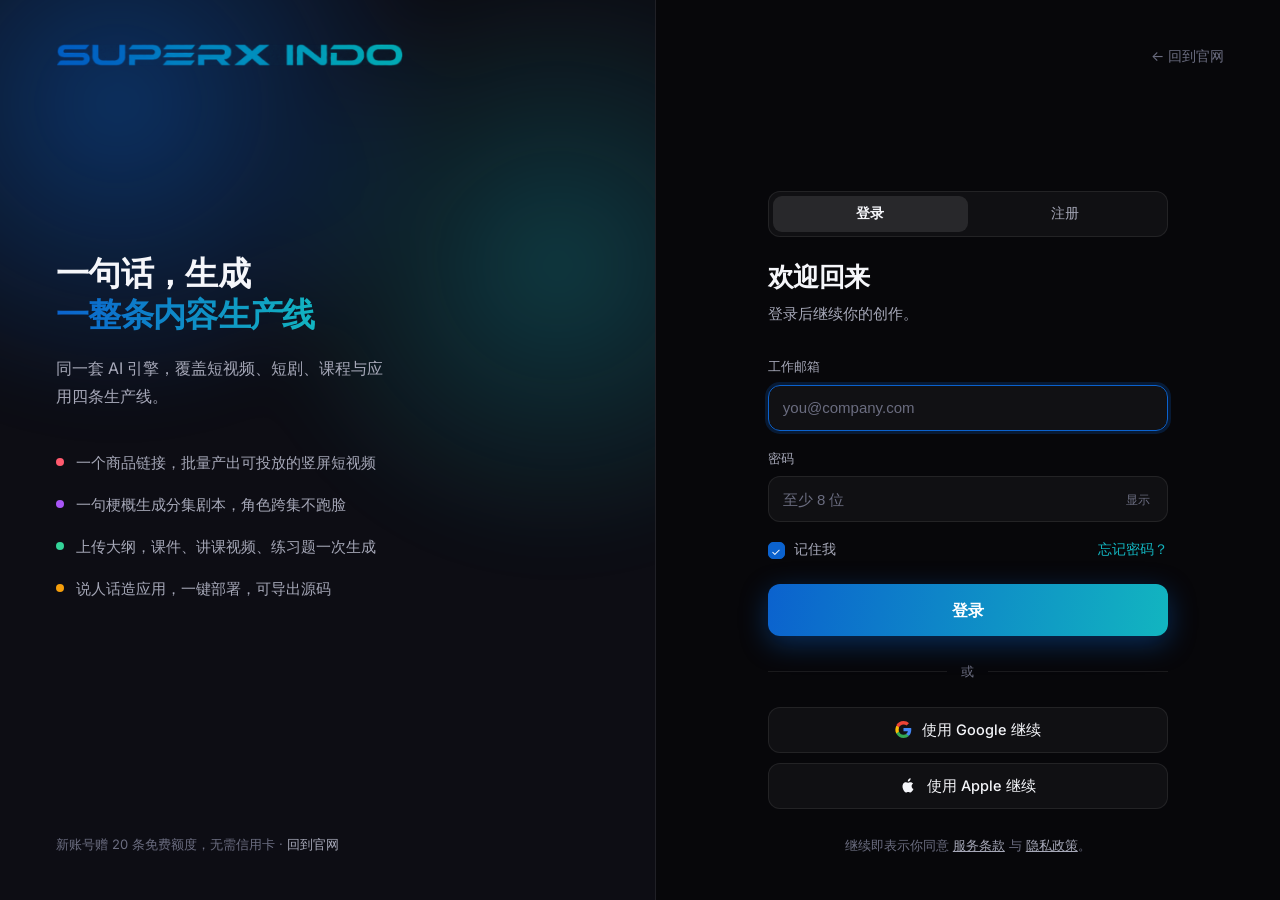
==== login.html @ 29eaedb8 "feat: SUPERX INDO wordmark, sign-in flow, and overseas localization Brand: - extract the supplied wo" ====
<!DOCTYPE html>
<html lang="zh-CN">
<head>
<meta charset="UTF-8">
<meta name="viewport" content="width=device-width, initial-scale=1">
<title>登录 · SUPERX INDO</title>
<meta name="description" content="登录 SUPERX INDO，开始用 AI 生产短视频、短剧、课程与应用。">
<link rel="preconnect" href="https://fonts.googleapis.com">
<link rel="preconnect" href="https://fonts.gstatic.com" crossorigin>
<link href="https://fonts.googleapis.com/css2?family=Inter:wght@400;500;600;700&family=Space+Grotesk:wght@500;700&display=swap" rel="stylesheet">
<link rel="stylesheet" href="assets/css/styles.css">
<link rel="stylesheet" href="assets/css/login.css">
<link rel="icon" href="data:image/svg+xml,<svg xmlns='http://www.w3.org/2000/svg' viewBox='0 0 32 32'><rect x='6' y='6' width='20' height='20' rx='5' transform='rotate(45 16 16)' fill='%230B62CE'/></svg>">
</head>
<body>

<div class="auth">

  <!-- 左：品牌面 -->
  <aside class="auth-brand">
    <a href="index.html" class="logo"><img src="assets/img/logo.png" alt="SUPERX INDO"></a>

    <div class="pitch">
      <h1>一句话，生成<br><span class="grad-text">一整条内容生产线</span></h1>
      <p class="sub">同一套 AI 引擎，覆盖短视频、短剧、课程与应用四条生产线。</p>

      <ul class="auth-points">
        <li><i class="dot" style="background:var(--p1)"></i>一个商品链接，批量产出可投放的竖屏短视频</li>
        <li><i class="dot" style="background:var(--p2)"></i>一句梗概生成分集剧本，角色跨集不跑脸</li>
        <li><i class="dot" style="background:var(--p3)"></i>上传大纲，课件、讲课视频、练习题一次生成</li>
        <li><i class="dot" style="background:var(--p4)"></i>说人话造应用，一键部署，可导出源码</li>
      </ul>
    </div>

    <div class="foot">
      新账号赠 20 条免费额度，无需信用卡 · <a href="index.html">回到官网</a>
    </div>
  </aside>

  <!-- 右：表单面 -->
  <main class="auth-panel">
    <div class="auth-top">
      <a href="index.html" class="logo"><img src="assets/img/logo.png" alt="SUPERX INDO"></a>
      <a href="index.html">← 回到官网</a>
    </div>

    <div class="auth-card">

      <!-- 登录 / 注册 -->
      <section class="view on" id="viewAuth">
        <div class="seg-tabs" id="segTabs" role="tablist">
          <button class="on" data-view="in" role="tab" aria-selected="true">登录</button>
          <button data-view="up" role="tab" aria-selected="false">注册</button>
        </div>

        <h2 id="authTitle">欢迎回来</h2>
        <p class="lead muted" id="authLead">登录后继续你的创作。</p>

        <div class="form-note" id="note"></div>

        <form id="authForm" novalidate>
          <div class="field" id="fName" hidden>
            <label for="name">你的名字</label>
            <input id="name" name="name" type="text" autocomplete="name" placeholder="Dewi Saputra">
            <div class="msg">请填写名字</div>
          </div>

          <div class="field" id="fEmail">
            <label for="email">工作邮箱</label>
            <input id="email" name="email" type="email" autocomplete="email" placeholder="you@company.com">
            <div class="msg">请填写有效的邮箱地址</div>
          </div>

          <div class="field" id="fPass">
            <label for="password">密码</label>
            <div class="wrap-in">
              <input id="password" name="password" type="password" autocomplete="current-password" class="has-peek" placeholder="至少 8 位">
              <button type="button" class="peek" id="peek" aria-label="显示密码">显示</button>
            </div>
            <div class="msg">密码至少 8 位</div>
          </div>

          <div class="row-between" id="rowIn">
            <label class="check">
              <input type="checkbox" id="remember" checked>
              <span class="box">✓</span> 记住我
            </label>
            <a href="#" class="link-sm" id="toForgot">忘记密码？</a>
          </div>

          <div class="row-between" id="rowUp" hidden>
            <label class="check">
              <input type="checkbox" id="agree">
              <span class="box">✓</span> 我已阅读并同意服务条款
            </label>
          </div>

          <button class="btn btn-primary" id="submitBtn" type="submit">登录</button>
        </form>

        <div class="divider">或</div>

        <div class="oauth">
          <button type="button" data-oauth="Google">
            <svg viewBox="0 0 24 24" aria-hidden="true">
              <path fill="#4285F4" d="M23 12.3c0-.8-.1-1.6-.2-2.3H12v4.5h6.2a5.3 5.3 0 0 1-2.3 3.5v2.9h3.7c2.2-2 3.4-5 3.4-8.6z"/>
              <path fill="#34A853" d="M12 24c3.1 0 5.7-1 7.6-2.8l-3.7-2.9c-1 .7-2.3 1.1-3.9 1.1-3 0-5.5-2-6.4-4.7H1.8v3C3.7 21.4 7.6 24 12 24z"/>
              <path fill="#FBBC05" d="M5.6 14.7a7.2 7.2 0 0 1 0-4.6v-3H1.8a12 12 0 0 0 0 10.6l3.8-3z"/>
              <path fill="#EA4335" d="M12 4.8c1.7 0 3.2.6 4.4 1.7l3.3-3.3C17.7 1.2 15.1 0 12 0 7.6 0 3.7 2.6 1.8 6.1l3.8 3C6.5 6.7 9 4.8 12 4.8z"/>
            </svg>
            使用 Google 继续
          </button>
          <button type="button" data-oauth="Apple">
            <svg viewBox="0 0 24 24" aria-hidden="true" fill="currentColor">
              <path d="M16.4 12.8c0-2.4 2-3.6 2.1-3.6-1.1-1.7-2.9-1.9-3.5-1.9-1.5-.2-2.9.9-3.7.9-.8 0-1.9-.9-3.1-.8-1.6 0-3.1.9-3.9 2.4-1.7 2.9-.4 7.2 1.2 9.6.8 1.2 1.7 2.5 3 2.4 1.2 0 1.6-.8 3.1-.8 1.4 0 1.8.8 3.1.8 1.3 0 2.1-1.2 2.9-2.3.9-1.3 1.3-2.6 1.3-2.7-.1 0-2.5-1-2.5-3.9zM14 4.8c.7-.8 1.1-2 1-3.1-1 0-2.2.7-2.9 1.5-.6.7-1.2 1.9-1 3 1.1.1 2.2-.6 2.9-1.4z"/>
            </svg>
            使用 Apple 继续
          </button>
        </div>

        <p class="legal">
          继续即表示你同意 <a href="#">服务条款</a> 与 <a href="#">隐私政策</a>。
        </p>
      </section>

      <!-- 忘记密码 -->
      <section class="view" id="viewForgot">
        <h2>重置密码</h2>
        <p class="lead muted">填写注册邮箱，我们会发一条重置链接过去。</p>

        <form id="forgotForm" novalidate>
          <div class="field" id="fReset">
            <label for="resetEmail">工作邮箱</label>
            <input id="resetEmail" type="email" autocomplete="email" placeholder="you@company.com">
            <div class="msg">请填写有效的邮箱地址</div>
          </div>
          <button class="btn btn-primary" id="resetBtn" type="submit">发送重置链接</button>
        </form>

        <p class="legal"><a href="#" id="backToLogin">← 回到登录</a></p>
      </section>

      <!-- 重置已发送 -->
      <section class="view" id="viewSent">
        <div class="ok-state">
          <div class="ico">✓</div>
          <h2>邮件已发出</h2>
          <p class="lead muted" style="margin:10px auto 0">
            重置链接已发送到 <b id="sentTo" style="color:var(--text-1)"></b>，24 小时内有效。
          </p>
          <p class="legal" style="margin-top:28px">
            没收到？<a href="#" id="resend">重新发送</a> · <a href="#" id="backToLogin2">回到登录</a>
          </p>
        </div>
      </section>

    </div>
  </main>
</div>

<script src="assets/js/auth.js"></script>
<script src="assets/js/login.js"></script>
</body>
</html>
---- assets/css/styles.css ----
/* ============================================================
   SuperX 官网 · 设计系统
   对应设计稿 docs/design/00-foundation.md §2
   ============================================================ */

:root {
  /* 中性 */
  --ink-900: #07070A;
  --ink-800: #0D0D14;
  --ink-700: #14141F;
  --line: rgba(255, 255, 255, 0.08);
  --line-strong: rgba(255, 255, 255, 0.16);
  --text-1: #F5F6FA;
  --text-2: #A6A8B8;
  --text-3: #6B6D80;

  /* 品牌 */
  --violet: #0B62CE;
  --cyan: #12B5C0;
  --grad: linear-gradient(100deg, #0B62CE 0%, #12B5C0 100%);

  /* 产品线辅色 */
  --p1: #FF5A6E;
  --p2: #A855F7;
  --p3: #34D399;
  --p4: #F59E0B;

  /* 当前分区辅色（各 section 覆盖） */
  --accent: var(--violet);
  --accent-soft: rgba(11, 98, 206, 0.12);

  /* 尺寸 */
  --maxw: 1280px;
  --gutter: 80px;
  --section-y: 140px;
  --r-card: 20px;
  --r-btn: 12px;
  --r-lg: 28px;

  --shadow: 0 24px 60px rgba(0, 0, 0, 0.45);
  --ease: cubic-bezier(0.2, 0.8, 0.2, 1);
}

*, *::before, *::after { box-sizing: border-box; }

html { scroll-behavior: smooth; scroll-padding-top: 80px; }

body {
  margin: 0;
  background: var(--ink-900);
  color: var(--text-1);
  font-family: "Inter", "HarmonyOS Sans SC", "PingFang SC", "Microsoft YaHei", system-ui, sans-serif;
  font-size: 16px;
  line-height: 1.75;
  -webkit-font-smoothing: antialiased;
  overflow-x: hidden;
}

h1, h2, h3, h4 {
  font-family: "Space Grotesk", "Inter", "HarmonyOS Sans SC", "PingFang SC", sans-serif;
  font-weight: 700;
  letter-spacing: -0.02em;
  line-height: 1.15;
  margin: 0;
}

p { margin: 0; }
a { color: inherit; text-decoration: none; }
ul { margin: 0; padding: 0; list-style: none; }
button { font: inherit; color: inherit; background: none; border: 0; cursor: pointer; }

:focus-visible {
  outline: 2px solid var(--cyan);
  outline-offset: 2px;
  border-radius: 4px;
}

/* ---------- 布局 ---------- */
.wrap { width: 100%; max-width: var(--maxw); margin: 0 auto; padding: 0 var(--gutter); }

section.screen {
  position: relative;
  padding: var(--section-y) 0;
  border-top: 1px solid rgba(255, 255, 255, 0.04);
}
section.screen.alt { background: var(--ink-800); }

.eyebrow {
  display: inline-flex; align-items: center; gap: 8px;
  font-size: 13px; font-weight: 600; letter-spacing: 0.08em;
  text-transform: uppercase; color: var(--text-2); margin-bottom: 20px;
}
.eyebrow .dot { width: 8px; height: 8px; border-radius: 50%; background: var(--accent); }

.h-display { font-size: clamp(40px, 6vw, 72px); }
.h1 { font-size: clamp(32px, 4.4vw, 56px); }
.h2 { font-size: clamp(26px, 2.8vw, 36px); }
.h3 { font-size: clamp(20px, 1.6vw, 24px); }

.lead { font-size: 18px; color: var(--text-2); max-width: 56ch; }
.muted { color: var(--text-2); }
.dim { color: var(--text-3); }
.mono { font-family: "JetBrains Mono", ui-monospace, "SF Mono", Menlo, monospace; }

.grad-text {
  background: var(--grad);
  -webkit-background-clip: text; background-clip: text;
  color: transparent;
}

.section-head { text-align: center; margin-bottom: 64px; }
.section-head .lead { margin: 16px auto 0; text-align: center; }

/* ---------- 按钮 ---------- */
.btn {
  display: inline-flex; align-items: center; justify-content: center; gap: 10px;
  height: 52px; padding: 0 28px; border-radius: var(--r-btn);
  font-weight: 600; font-size: 16px; white-space: nowrap;
  transition: transform .2s var(--ease), box-shadow .2s var(--ease), background .2s, border-color .2s;
}
.btn-primary {
  background: var(--grad); color: #fff;
  box-shadow: 0 8px 28px rgba(11, 98, 206, 0.40);
}
.btn-primary:hover { transform: translateY(-2px); filter: brightness(1.08); box-shadow: 0 12px 34px rgba(11, 98, 206, 0.50); }
.btn-primary:active { transform: translateY(0); }
.btn-ghost {
  background: rgba(255, 255, 255, 0.06); color: var(--text-1);
  border: 1px solid var(--line);
}
.btn-ghost:hover { background: rgba(255, 255, 255, 0.1); border-color: var(--line-strong); transform: translateY(-2px); }
.btn-accent { background: var(--accent); color: #0B0B10; }
.btn-accent:hover { transform: translateY(-2px); filter: brightness(1.08); }
.btn-sm { height: 40px; padding: 0 18px; font-size: 14px; }

.btn-text {
  display: inline-flex; align-items: center; gap: 8px;
  font-weight: 600; color: var(--accent); position: relative;
}
.btn-text .arrow { transition: transform .24s var(--ease); }
.btn-text:hover .arrow { transform: translateX(4px); }

/* ---------- 卡片 / 标签 ---------- */
.card {
  position: relative;
  background: linear-gradient(180deg, rgba(255,255,255,0.035), rgba(255,255,255,0.012));
  border: 1px solid var(--line);
  border-radius: var(--r-card);
  padding: 28px;
  transition: transform .28s var(--ease), border-color .28s, box-shadow .28s;
}
.card:hover { transform: translateY(-4px); border-color: var(--line-strong); box-shadow: var(--shadow); }

.tag {
  display: inline-flex; align-items: center; gap: 7px;
  height: 30px; padding: 0 14px; border-radius: 999px;
  font-size: 13px; font-weight: 600;
  background: var(--accent-soft); color: var(--accent);
}
.tag .dot { width: 7px; height: 7px; border-radius: 50%; background: currentColor; }

.chip {
  display: inline-flex; align-items: center; gap: 8px;
  height: 38px; padding: 0 18px; border-radius: 999px;
  border: 1px solid var(--line); background: rgba(255,255,255,0.04);
  font-size: 14px; color: var(--text-2);
  transition: all .2s var(--ease);
}
.chip:hover { color: var(--text-1); border-color: var(--line-strong); background: rgba(255,255,255,0.08); transform: translateY(-2px); }

/* ---------- 导航 ---------- */
.nav {
  position: fixed; inset: 0 0 auto 0; z-index: 100;
  height: 72px; display: flex; align-items: center;
  transition: background .3s, border-color .3s, backdrop-filter .3s;
  border-bottom: 1px solid transparent;
}
.nav.scrolled {
  background: rgba(7, 7, 10, 0.72);
  backdrop-filter: blur(16px); -webkit-backdrop-filter: blur(16px);
  border-bottom-color: var(--line);
}
.nav .wrap { display: flex; align-items: center; gap: 40px; }

.logo { display: inline-flex; align-items: center; }
.logo img { height: 20px; width: auto; display: block; }
.footer .logo img { height: 22px; }

.nav-links { display: flex; align-items: center; gap: 28px; font-size: 15px; color: var(--text-2); }
.nav-links > li { position: relative; }
.nav-links a:hover, .nav-links button:hover { color: var(--text-1); }
.nav-links .has-menu { display: inline-flex; align-items: center; gap: 5px; color: inherit; }
.nav-actions { margin-left: auto; display: flex; align-items: center; gap: 14px; }

.dropdown {
  position: absolute; top: calc(100% + 18px); left: 50%; transform: translateX(-50%) translateY(-8px);
  width: 720px; padding: 22px; border-radius: var(--r-lg);
  background: rgba(16, 16, 24, 0.96);
  backdrop-filter: blur(20px); -webkit-backdrop-filter: blur(20px);
  border: 1px solid var(--line); box-shadow: var(--shadow);
  display: grid; grid-template-columns: repeat(4, 1fr); gap: 10px;
  opacity: 0; visibility: hidden; transition: all .24s var(--ease);
}
.nav-links > li:hover .dropdown,
.nav-links > li:focus-within .dropdown { opacity: 1; visibility: visible; transform: translateX(-50%) translateY(0); }
.dropdown::before { content: ""; position: absolute; top: -18px; left: 0; right: 0; height: 18px; }
.dd-item { padding: 14px; border-radius: 14px; transition: background .2s; }
.dd-item:hover { background: rgba(255, 255, 255, 0.05); }
.dd-item .dd-title { display: flex; align-items: center; gap: 8px; font-weight: 600; font-size: 15px; color: var(--text-1); }
.dd-item .dd-title .dot { width: 8px; height: 8px; border-radius: 50%; }
.dd-item .dd-desc { font-size: 13px; color: var(--text-3); margin-top: 6px; line-height: 1.6; }
.dd-foot {
  grid-column: 1 / -1; margin-top: 8px; padding-top: 16px;
  border-top: 1px solid var(--line); font-size: 14px; color: var(--text-2);
  display: flex; align-items: center; justify-content: space-between;
}

.burger { display: none; width: 44px; height: 44px; align-items: center; justify-content: center; margin-left: auto; }
.burger span { display: block; width: 20px; height: 2px; background: var(--text-1); position: relative; transition: .3s var(--ease); }
.burger span::before, .burger span::after { content: ""; position: absolute; left: 0; width: 20px; height: 2px; background: var(--text-1); transition: .3s var(--ease); }
.burger span::before { top: -6px; } .burger span::after { top: 6px; }
body.menu-open .burger span { background: transparent; }
body.menu-open .burger span::before { top: 0; transform: rotate(45deg); }
body.menu-open .burger span::after { top: 0; transform: rotate(-45deg); }

.drawer {
  position: fixed; inset: 72px 0 0 0; z-index: 99;
  background: rgba(7, 7, 10, 0.98);
  backdrop-filter: blur(20px); -webkit-backdrop-filter: blur(20px);
  padding: 22px 20px 36px; overflow-y: auto;
  transform: translateX(100%); transition: transform .32s var(--ease);
  display: none;
}
body.menu-open .drawer { transform: translateX(0); }
.drawer-card {
  display: flex; align-items: center; gap: 14px;
  padding: 14px; border-radius: 16px; margin-bottom: 10px;
  border: 1px solid var(--line); background: rgba(255,255,255,0.03);
}
.drawer-card .dot { width: 10px; height: 10px; border-radius: 50%; flex: none; }
.drawer-links { margin-top: 16px; display: grid; gap: 2px; font-size: 17px; }
.drawer-links a { padding: 9px 0; color: var(--text-2); }

/* ---------- 右侧章节轴 ---------- */
.rail {
  position: fixed; right: 26px; top: 50%; transform: translateY(-50%); z-index: 60;
  display: flex; flex-direction: column; gap: 14px;
}
.rail a {
  display: flex; align-items: center; gap: 10px;
  flex-direction: row-reverse; color: var(--text-3); font-size: 12px;
}
.rail .pip {
  width: 8px; height: 8px; border-radius: 50%; flex: none;
  background: rgba(255,255,255,0.18); transition: all .3s var(--ease);
}
.rail .label { opacity: 0; transform: translateX(6px); transition: all .3s var(--ease); white-space: nowrap; }
.rail a:hover .label { opacity: 1; transform: translateX(0); }
.rail a.active .pip { background: var(--accent-rail, var(--violet)); transform: scale(1.6); box-shadow: 0 0 0 4px rgba(255,255,255,0.06); }
.rail a.active .label { opacity: 1; transform: translateX(0); color: var(--text-1); }

/* ---------- 滚动进场 ---------- */
.reveal { opacity: 0; transform: translateY(24px); transition: opacity .6s var(--ease), transform .6s var(--ease); }
.reveal.in { opacity: 1; transform: none; }

/* ============================================================
   屏 01 · Hero
   ============================================================ */
.hero { position: relative; min-height: 100vh; display: flex; align-items: center; padding: 120px 0 60px; overflow: hidden; }
.hero-bg { position: absolute; inset: 0; z-index: 0; overflow: hidden; }
.hero-glow {
  position: absolute; width: 1100px; height: 900px; left: 50%; top: -220px; transform: translateX(-50%);
  background:
    radial-gradient(45% 45% at 33% 38%, rgba(11,98,206,0.55), transparent 68%),
    radial-gradient(42% 42% at 70% 56%, rgba(18,181,192,0.34), transparent 70%);
  filter: blur(30px);
}
/* 漂移的生成画面拼贴 */
.collage { position: absolute; inset: -10% -20%; display: flex; gap: 18px; opacity: 0.32; }
.collage-col { display: flex; flex-direction: column; gap: 18px; animation: drift 34s linear infinite; }
.collage-col:nth-child(even) { animation-direction: reverse; animation-duration: 44s; }
.collage-tile { width: 180px; border-radius: 12px; border: 1px solid rgba(255,255,255,0.09); flex: none; }
@keyframes drift { from { transform: translateY(0); } to { transform: translateY(-50%); } }
.hero-bg::after {
  content: ""; position: absolute; inset: 0;
  background: linear-gradient(180deg, rgba(7,7,10,0.42) 0%, rgba(7,7,10,0.68) 58%, var(--ink-900) 100%);
}
.hero .wrap { position: relative; z-index: 1; text-align: center; }

.announce {
  display: inline-flex; align-items: center; gap: 10px;
  height: 38px; padding: 0 18px; border-radius: 999px;
  border: 1px solid var(--line); background: rgba(255,255,255,0.05);
  font-size: 14px; color: var(--text-2); margin-bottom: 32px;
  transition: all .2s var(--ease);
}
.announce:hover { border-color: var(--line-strong); background: rgba(255,255,255,0.09); color: var(--text-1); }
.announce .dot { width: 7px; height: 7px; border-radius: 50%; background: var(--cyan); box-shadow: 0 0 0 4px rgba(18,181,192,0.22); }

.hero h1 { max-width: 20ch; margin: 0 auto; }
.hero .lead { margin: 28px auto 0; text-align: center; font-size: 19px; }
.hero-cta { display: flex; gap: 16px; justify-content: center; margin-top: 40px; flex-wrap: wrap; }

.hero-pills { display: flex; gap: 12px; justify-content: center; margin-top: 56px; flex-wrap: wrap; }
.hero-pills a {
  display: inline-flex; align-items: center; gap: 9px;
  height: 44px; padding: 0 22px; border-radius: 999px;
  border: 1px solid var(--line); background: rgba(255,255,255,0.04);
  font-size: 15px; font-weight: 500; color: var(--text-2);
  transition: all .24s var(--ease);
}
.hero-pills a:hover { color: var(--text-1); transform: translateY(-3px); }
.hero-pills a .dot { width: 8px; height: 8px; border-radius: 50%; }

.scroll-hint { margin-top: 64px; font-size: 13px; color: var(--text-3); display: inline-flex; flex-direction: column; align-items: center; gap: 8px; }
.scroll-hint .chevron { animation: bob 2s ease-in-out infinite; }
@keyframes bob { 0%,100% { transform: translateY(0); opacity: .5; } 50% { transform: translateY(6px); opacity: 1; } }

/* ============================================================
   屏 02 · 我们是谁
   ============================================================ */
.about-grid { display: grid; grid-template-columns: 1fr 1.1fr; gap: 72px; align-items: center; }
.pillars { display: grid; grid-template-columns: repeat(3, 1fr); gap: 20px; margin-top: 72px; }
.pillar .ico {
  width: 42px; height: 42px; border-radius: 12px; margin-bottom: 18px;
  background: var(--accent-soft); display: grid; place-items: center; color: var(--accent);
}
.metrics {
  display: grid; grid-template-columns: repeat(4, 1fr); gap: 24px;
  margin-top: 56px; padding-top: 40px; border-top: 1px solid var(--line);
  text-align: center;
}
.metric .num { font-size: clamp(30px, 3.4vw, 44px); font-weight: 700; letter-spacing: -0.03em; }
.metric .cap { font-size: 14px; color: var(--text-2); margin-top: 6px; }

/* 引擎示意图（屏 02 小图 / 屏 08 大图共用） */
.engine { width: 100%; }
.engine .flow-dot { animation: flow 3s linear infinite; }
@keyframes flow { from { offset-distance: 0%; } to { offset-distance: 100%; } }

/* ============================================================
   屏 03 · 产品矩阵
   ============================================================ */
.matrix { display: grid; grid-template-columns: repeat(2, 1fr); gap: 24px; }
.pcard { overflow: hidden; padding: 0; display: flex; flex-direction: column; }
.pcard::before {
  content: ""; position: absolute; inset: 0 0 auto 0; height: 2px;
  background: linear-gradient(90deg, transparent, var(--accent), transparent);
  opacity: .8;
}
.pcard::after {
  content: ""; position: absolute; inset: 0; pointer-events: none; opacity: 0;
  background: radial-gradient(60% 50% at 50% 0%, var(--accent-soft), transparent 70%);
  transition: opacity .35s var(--ease);
}
.pcard:hover::after { opacity: 1; }
.pcard .body { padding: 30px 30px 24px; position: relative; z-index: 1; }
.pcard .idx { font-size: 13px; font-weight: 600; color: var(--accent); letter-spacing: .1em; }
.pcard h3 { margin: 14px 0 4px; }
.pcard .en { font-size: 14px; color: var(--text-3); font-family: "Space Grotesk", sans-serif; }
.pcard p { color: var(--text-2); font-size: 15px; margin-top: 16px; min-height: 78px; }
.pcard .thumb { margin: 0 30px; height: 148px; border-radius: 14px; border: 1px solid var(--line); overflow: hidden; position: relative; background: var(--ink-900); }
.pcard .foot { padding: 22px 30px 30px; position: relative; z-index: 1; }

/* ============================================================
   屏 04-07 · 产品线分屏
   ============================================================ */
.split { display: grid; grid-template-columns: 1fr 1fr; gap: 80px; align-items: center; }
.split > *, .about-grid > *, .ide > *, .matrix > *, .cases > *, .plans > * { min-width: 0; }
.split.mirror .split-text { order: 2; }
.feature-list { margin-top: 28px; display: grid; gap: 14px; }
.feature-list li { display: flex; gap: 12px; align-items: flex-start; color: var(--text-2); font-size: 16px; }
.feature-list .tick { color: var(--accent); flex: none; margin-top: 2px; }
.split .btn-primary { margin-top: 36px; }
.split-stats { margin-top: 28px; font-size: 14px; color: var(--text-3); }

/* 竖屏手机组（P1） */
.phones { display: flex; gap: 18px; justify-content: center; align-items: center; }
.phone {
  width: 168px; aspect-ratio: 9 / 16; border-radius: 22px; position: relative; overflow: hidden;
  border: 1px solid var(--line-strong); box-shadow: var(--shadow); flex: none;
  animation: float 6s ease-in-out infinite;
}
.phone:nth-child(2) { width: 208px; z-index: 2; animation-delay: -2s; }
.phone:nth-child(3) { animation-delay: -4s; }
.phone:nth-child(1), .phone:nth-child(3) { opacity: .72; --s: .94; }
@keyframes float { 0%,100% { transform: translateY(-6px) scale(var(--s,1)); } 50% { transform: translateY(6px) scale(var(--s,1)); } }
.phone .play {
  position: absolute; inset: 0; margin: auto; width: 46px; height: 46px; border-radius: 50%;
  background: rgba(255,255,255,0.14); backdrop-filter: blur(6px);
  border: 1px solid rgba(255,255,255,0.3); display: grid; place-items: center;
}
.phone .cap { position: absolute; left: 12px; right: 12px; bottom: 14px; font-size: 11px; color: rgba(255,255,255,.85); }
.phone .bar { position: absolute; left: 12px; right: 12px; bottom: 8px; height: 3px; border-radius: 2px; background: rgba(255,255,255,.22); }
.phone .bar i { display: block; height: 100%; width: 38%; border-radius: 2px; background: #fff; }

/* 横屏剧集（P2） */
.stage { border-radius: 18px; overflow: hidden; border: 1px solid var(--line); box-shadow: var(--shadow); }
.stage .frame { aspect-ratio: 16 / 9; position: relative; }
.stage .frame .play { position: absolute; inset: 0; margin: auto; width: 58px; height: 58px; border-radius: 50%; background: rgba(0,0,0,.35); backdrop-filter: blur(6px); border: 1px solid rgba(255,255,255,.3); display: grid; place-items: center; }
.filmstrip { display: flex; gap: 6px; padding: 12px; background: var(--ink-900); overflow-x: auto; scrollbar-width: thin; }
.filmstrip button {
  flex: none; width: 46px; height: 30px; border-radius: 5px;
  border: 1px solid var(--line); background: rgba(255,255,255,.05);
  font-size: 10px; color: var(--text-3); transition: all .2s var(--ease);
}
.filmstrip button:hover { border-color: var(--line-strong); color: var(--text-2); }
.filmstrip button.on { background: var(--accent); border-color: var(--accent); color: #0B0B10; font-weight: 600; }

/* Tab 预览（P3） */
.tabs { border-radius: 18px; border: 1px solid var(--line); overflow: hidden; background: var(--ink-900); box-shadow: var(--shadow); }
.tabbar { display: flex; border-bottom: 1px solid var(--line); position: relative; }
.tabbar button { flex: 1; padding: 16px 0; font-size: 15px; color: var(--text-3); transition: color .2s; }
.tabbar button.on { color: var(--text-1); font-weight: 600; }
.tabbar .ink { position: absolute; bottom: 0; height: 2px; background: var(--accent); transition: all .28s var(--ease); }
.tabpanel { padding: 26px; display: none; }
.tabpanel.on { display: block; animation: fadeup .4s var(--ease); }
@keyframes fadeup { from { opacity: 0; transform: translateY(10px); } to { opacity: 1; transform: none; } }

/* 对话 + 预览（P4） */
.ide { display: grid; grid-template-columns: 1fr 1fr; border-radius: 18px; border: 1px solid var(--line); overflow: hidden; background: var(--ink-900); box-shadow: var(--shadow); min-height: 360px; }
.ide .pane { padding: 18px; }
.ide .pane + .pane { border-left: 1px solid var(--line); }
.ide .pane-head { display: flex; align-items: center; gap: 8px; font-size: 12px; color: var(--text-3); margin-bottom: 16px; }
.ide .pane-head .dots { display: flex; gap: 5px; }
.ide .pane-head .dots i { width: 9px; height: 9px; border-radius: 50%; background: rgba(255,255,255,.14); }
.chatlog { font-size: 13px; line-height: 1.9; }
.chatlog .you { color: var(--text-1); }
.chatlog .done { color: var(--text-2); }
.chatlog .done::before { content: "✓ "; color: var(--p3); }
.chatlog .run { color: var(--accent); }
.caret { display: inline-block; width: 7px; height: 14px; background: var(--accent); vertical-align: -2px; animation: blink 1s steps(2) infinite; }
@keyframes blink { 50% { opacity: 0; } }
.mockapp { border: 1px solid var(--line); border-radius: 12px; padding: 12px; background: rgba(255,255,255,.02); }
.mockapp .row { height: 10px; border-radius: 4px; background: rgba(255,255,255,.08); margin-bottom: 9px; }
.mockapp .row.grow { animation: grow .5s var(--ease) both; }
@keyframes grow { from { opacity: 0; transform: scaleX(.4); transform-origin: left; } to { opacity: 1; transform: none; } }
.mockapp .blocks { display: grid; grid-template-columns: repeat(3, 1fr); gap: 8px; margin-top: 12px; }
.mockapp .blocks div { height: 46px; border-radius: 8px; background: rgba(255,255,255,.05); border: 1px solid var(--line); }

/* ============================================================
   屏 08 · 引擎
   ============================================================ */
.engine-wrap { border: 1px solid var(--line); border-radius: var(--r-lg); padding: 44px; background: linear-gradient(180deg, rgba(255,255,255,0.03), transparent); }
.engine-cols { display: grid; grid-template-columns: 1fr 1.25fr 1fr; gap: 32px; align-items: center; }
.engine-box { border: 1px solid var(--line); border-radius: 16px; padding: 22px; background: rgba(255,255,255,0.025); }
.engine-box h4 { font-size: 13px; color: var(--text-3); letter-spacing: .1em; text-transform: uppercase; margin-bottom: 14px; font-weight: 600; }
.engine-box li { color: var(--text-2); font-size: 15px; padding: 7px 0; display: flex; align-items: center; gap: 10px; }
.engine-core {
  border: 1px solid rgba(11,98,206,.45); border-radius: 18px; padding: 26px;
  background: radial-gradient(70% 90% at 50% 0%, rgba(11,98,206,.20), rgba(255,255,255,.02));
  box-shadow: 0 0 44px rgba(11,98,206,.20) inset;
}
.engine-core .name { font-family: "Space Grotesk", sans-serif; font-weight: 700; font-size: 19px; margin-bottom: 16px; }
.engine-core li { font-size: 14px; color: var(--text-2); padding: 6px 0; }
.engine-core li::before { content: "▸ "; color: var(--cyan); }
.out-line { display: flex; align-items: center; gap: 10px; font-size: 15px; color: var(--text-1); padding: 8px 0; }
.out-line .dot { width: 9px; height: 9px; border-radius: 50%; flex: none; }
.engine-badges { display: grid; grid-template-columns: repeat(4, 1fr); gap: 16px; margin-top: 36px; }
.engine-badges div { text-align: center; padding: 16px; border: 1px solid var(--line); border-radius: 14px; font-size: 14px; color: var(--text-2); background: rgba(255,255,255,.02); }

/* 连线流动光点 */
.wire { position: relative; height: 1px; background: var(--line); overflow: visible; }
.wire i { position: absolute; top: -2px; width: 5px; height: 5px; border-radius: 50%; background: var(--cyan); box-shadow: 0 0 10px var(--cyan); animation: wiremove 2.6s linear infinite; }
@keyframes wiremove { from { left: -4%; opacity: 0; } 15% { opacity: 1; } 85% { opacity: 1; } to { left: 104%; opacity: 0; } }

/* ============================================================
   屏 09 · 三步流程
   ============================================================ */
.steps { display: grid; grid-template-columns: repeat(3, 1fr); gap: 28px; position: relative; }
.steps::before { content: ""; position: absolute; top: 34px; left: 12%; right: 12%; height: 1px; background: var(--line); }
.step { position: relative; text-align: center; }
.step .n {
  width: 68px; height: 68px; margin: 0 auto 24px; border-radius: 50%;
  display: grid; place-items: center; font-size: 26px; font-weight: 700;
  font-family: "Space Grotesk", sans-serif;
  background: var(--ink-900); border: 1px solid var(--line-strong); position: relative; z-index: 1;
}
.step.in .n { background: var(--grad); border-color: transparent; color: #fff; }
.step p { color: var(--text-2); font-size: 15px; margin-top: 12px; }

/* ============================================================
   屏 10 · 案例
   ============================================================ */
.marquee { overflow: hidden; mask-image: linear-gradient(90deg, transparent, #000 12%, #000 88%, transparent); }
.marquee-track { display: flex; gap: 56px; width: max-content; animation: slide 34s linear infinite; }
.marquee:hover .marquee-track { animation-play-state: paused; }
@keyframes slide { to { transform: translateX(-50%); } }
.logo-item {
  display: flex; align-items: center; gap: 10px; height: 40px; padding: 0 6px;
  font-weight: 700; font-size: 17px; color: var(--text-3); filter: grayscale(1); opacity: .6;
  transition: all .3s var(--ease); white-space: nowrap;
}
.logo-item:hover { filter: none; opacity: 1; color: var(--text-1); }
.logo-item .sq { width: 18px; height: 18px; border-radius: 5px; background: currentColor; }

.cases { display: grid; grid-template-columns: repeat(3, 1fr); gap: 24px; margin-top: 56px; }
.case .cover { height: 168px; border-radius: 14px; margin: -28px -28px 22px; border-bottom: 1px solid var(--line); position: relative; overflow: hidden; }
.case .cover { border-radius: var(--r-card) var(--r-card) 0 0; }
.case h3 { font-size: 20px; margin: 14px 0 10px; line-height: 1.45; }
.case .who { font-size: 14px; color: var(--text-3); }
.quote {
  margin-top: 28px; padding: 36px 44px; border-radius: var(--r-lg);
  border: 1px solid var(--line); background: rgba(255,255,255,.025);
  display: flex; align-items: center; gap: 28px;
}
.quote .q { font-size: 21px; line-height: 1.6; font-weight: 500; }
.quote .avatar { width: 52px; height: 52px; border-radius: 50%; background: var(--grad); flex: none; }

/* ============================================================
   屏 11 · 定价
   ============================================================ */
.toggle { display: inline-flex; padding: 4px; border-radius: 999px; border: 1px solid var(--line); background: rgba(255,255,255,.04); }
.toggle button { padding: 9px 22px; border-radius: 999px; font-size: 14px; color: var(--text-2); transition: all .24s var(--ease); }
.toggle button.on { background: rgba(255,255,255,.1); color: var(--text-1); font-weight: 600; }
.toggle .save { color: var(--p3); font-size: 12px; margin-left: 6px; }

.plans { display: grid; grid-template-columns: repeat(4, 1fr); gap: 20px; margin-top: 48px; align-items: start; }
.plan { padding: 30px 26px; }
.plan.featured {
  border-color: transparent; background:
    linear-gradient(var(--ink-800), var(--ink-800)) padding-box,
    var(--grad) border-box;
  border: 1px solid transparent; transform: scale(1.03);
}
.plan.featured:hover { transform: scale(1.03) translateY(-4px); }
.plan .ribbon { position: absolute; top: 16px; right: 18px; font-size: 12px; font-weight: 600; color: var(--cyan); }
.plan .pname { font-size: 15px; color: var(--text-2); }
.plan .price { font-size: 38px; font-weight: 700; letter-spacing: -0.03em; margin: 12px 0 2px; font-family: "Space Grotesk", sans-serif; }
.plan .price small { font-size: 15px; font-weight: 400; color: var(--text-3); }
.plan ul { margin: 22px 0 26px; display: grid; gap: 11px; }
.plan li { font-size: 14px; color: var(--text-2); display: flex; gap: 10px; }
.plan li::before { content: "·"; color: var(--accent); }
.plan .btn { width: 100%; }
.pricing-note { text-align: center; margin-top: 34px; font-size: 14px; color: var(--text-3); }

/* ============================================================
   屏 12 · FAQ + CTA + 页脚
   ============================================================ */
.faq { max-width: 860px; margin: 0 auto; border-top: 1px solid var(--line); }
.faq details { border-bottom: 1px solid var(--line); }
.faq summary {
  list-style: none; cursor: pointer; padding: 24px 0;
  display: flex; align-items: center; justify-content: space-between; gap: 20px;
  font-size: 17px; font-weight: 500; transition: color .2s;
}
.faq summary::-webkit-details-marker { display: none; }
.faq summary:hover { color: var(--cyan); }
.faq summary .plus { flex: none; width: 24px; height: 24px; position: relative; transition: transform .3s var(--ease); }
.faq summary .plus::before, .faq summary .plus::after { content: ""; position: absolute; inset: 0; margin: auto; background: var(--text-2); }
.faq summary .plus::before { width: 14px; height: 1.5px; }
.faq summary .plus::after { width: 1.5px; height: 14px; }
.faq details[open] summary .plus { transform: rotate(45deg); }
.faq .answer { padding: 0 44px 26px 0; color: var(--text-2); font-size: 15px; animation: fadeup .3s var(--ease); }

.cta-box {
  margin-top: 96px; padding: 72px 40px; text-align: center; border-radius: var(--r-lg);
  position: relative; overflow: hidden;
  border: 1px solid var(--line);
  background:
    radial-gradient(40% 70% at 12% 0%, rgba(255,90,110,.16), transparent 70%),
    radial-gradient(40% 70% at 38% 100%, rgba(168,85,247,.16), transparent 70%),
    radial-gradient(40% 70% at 64% 0%, rgba(52,211,153,.14), transparent 70%),
    radial-gradient(40% 70% at 90% 100%, rgba(245,158,11,.16), transparent 70%),
    linear-gradient(180deg, rgba(11,98,206,.16), rgba(18,181,192,.07));
}
.cta-box .h1 { max-width: 18ch; margin: 0 auto; }
.cta-box .lead { margin: 20px auto 0; text-align: center; }
.cta-box .hero-cta { margin-top: 36px; }

.footer { border-top: 1px solid var(--line); background: var(--ink-800); padding: 72px 0 32px; }
.foot-grid { display: grid; grid-template-columns: 1.6fr repeat(4, 1fr); gap: 40px; }
.foot-brand .lead { font-size: 15px; margin-top: 16px; max-width: 30ch; }
.socials { display: flex; gap: 10px; margin-top: 26px; }
.socials a { width: 36px; height: 36px; border-radius: 10px; border: 1px solid var(--line); display: grid; place-items: center; font-size: 12px; color: var(--text-3); transition: all .2s var(--ease); }
.socials a:hover { color: var(--text-1); border-color: var(--line-strong); transform: translateY(-2px); }
.foot-col h4 { font-size: 14px; margin-bottom: 18px; }
.foot-col a { display: block; padding: 6px 0; font-size: 14px; color: var(--text-3); transition: color .2s; }
.foot-col a:hover { color: var(--text-1); }
.foot-bottom { margin-top: 56px; padding-top: 26px; border-top: 1px solid var(--line); display: flex; justify-content: space-between; gap: 20px; font-size: 13px; color: var(--text-3); flex-wrap: wrap; }
.foot-bottom a { color: var(--text-3); }
.foot-bottom a:hover { color: var(--text-1); }

/* ============================================================
   响应式（docs/design/04 §2）
   ============================================================ */
@media (max-width: 1200px) { :root { --gutter: 48px; --maxw: 1120px; } }

@media (max-width: 980px) {
  :root { --gutter: 40px; --section-y: 96px; }
  .rail { display: none; }
  .matrix, .plans, .cases, .steps, .engine-badges, .metrics { grid-template-columns: repeat(2, 1fr); }
  .steps::before { display: none; }
  .engine-cols { grid-template-columns: 1fr; }
  .foot-grid { grid-template-columns: 1fr 1fr 1fr; }
  .plan.featured { transform: none; }
}

@media (max-width: 768px) {
  :root { --gutter: 20px; --section-y: 72px; }
  .logo img { height: 15px; }
  .footer .logo img { height: 17px; }
  .nav-links, .nav-actions { display: none; }
  .burger { display: flex; }
  .drawer { display: block; }
  .split, .about-grid { grid-template-columns: 1fr; gap: 44px; }
  .split.mirror .split-text { order: 0; }
  .pillars, .matrix, .cases, .steps, .plans { grid-template-columns: 1fr; }
  .metrics, .engine-badges { grid-template-columns: repeat(2, 1fr); }
  .ide { grid-template-columns: 1fr; }
  .ide .pane + .pane { border-left: 0; border-top: 1px solid var(--line); }
  .hero-pills { display: grid; grid-template-columns: 1fr 1fr; }
  .hero-pills a { justify-content: center; }
  .hero-cta .btn { width: 100%; }
  .quote { flex-direction: column; text-align: center; padding: 30px 24px; }
  .quote .q { font-size: 18px; }
  .foot-grid { grid-template-columns: 1fr 1fr; }
  .phone { width: 128px; } .phone:nth-child(2) { width: 152px; }
}

@media (max-width: 480px) {
  .phones { gap: 10px; }
  .phone:nth-child(1), .phone:nth-child(3) { display: none; }
  .phone:nth-child(2) { width: 220px; }
  .cta-box { padding: 48px 22px; }
}

/* 减弱动效 */
@media (prefers-reduced-motion: reduce) {
  *, *::before, *::after { animation-duration: .001ms !important; animation-iteration-count: 1 !important; transition-duration: .001ms !important; }
  html { scroll-behavior: auto; }
  .reveal { opacity: 1; transform: none; }
}
---- assets/css/login.css ----
/* ============================================================
   SuperX · 登录 / 注册
   复用 styles.css 的色板与按钮，只补本页布局
   ============================================================ */

body { overflow-y: auto; }

/* [hidden] 会被 .row-between 的 display:flex 覆盖，这里兜底 */
[hidden] { display: none !important; }

.auth {
  min-height: 100vh;
  display: grid;
  grid-template-columns: 1.05fr 1fr;
}

/* ---------- 左：品牌面 ---------- */
.auth-brand {
  position: relative; overflow: hidden;
  background: var(--ink-800);
  border-right: 1px solid var(--line);
  display: flex; flex-direction: column;
  padding: 44px 56px;
}
.auth-brand::before {
  content: ""; position: absolute; inset: -20% -30% auto -30%; height: 90%;
  background:
    radial-gradient(45% 55% at 30% 35%, rgba(11,98,206,.42), transparent 70%),
    radial-gradient(40% 50% at 72% 55%, rgba(18,181,192,.26), transparent 72%);
  filter: blur(26px); pointer-events: none;
}
.auth-brand > * { position: relative; z-index: 1; }
.auth-brand .logo img { height: 22px; width: auto; display: block; }

.auth-brand .pitch { margin-top: auto; padding-bottom: 8px; }
.auth-brand h1 { font-size: clamp(28px, 2.6vw, 40px); line-height: 1.25; max-width: 14ch; }
.auth-brand .sub { margin-top: 18px; color: var(--text-2); font-size: 16px; max-width: 34ch; }

.auth-points { margin-top: 40px; display: grid; gap: 16px; }
.auth-points li { display: flex; align-items: flex-start; gap: 12px; color: var(--text-2); font-size: 15px; }
.auth-points .dot { width: 8px; height: 8px; border-radius: 50%; flex: none; margin-top: 8px; }

.auth-brand .foot { margin-top: auto; padding-top: 36px; font-size: 13px; color: var(--text-3); }
.auth-brand .foot a { color: var(--text-2); }
.auth-brand .foot a:hover { color: var(--text-1); }

/* ---------- 右：表单面 ---------- */
.auth-panel {
  display: flex; flex-direction: column; justify-content: center;
  padding: 44px 56px;
}
.auth-card { width: 100%; max-width: 400px; margin: 0 auto; }
.auth-top { display: flex; justify-content: flex-end; margin-bottom: auto; }
.auth-top a { font-size: 14px; color: var(--text-3); }
.auth-top a:hover { color: var(--text-1); }

.auth-card h2 { font-size: 26px; margin-bottom: 8px; }
.auth-card .lead { font-size: 15px; margin-bottom: 28px; }

.seg-tabs {
  display: flex; padding: 4px; border-radius: 12px; margin-bottom: 26px;
  border: 1px solid var(--line); background: rgba(255,255,255,.04);
}
.seg-tabs button {
  flex: 1; height: 36px; border-radius: 9px; font-size: 14px; color: var(--text-2);
  transition: all .2s var(--ease);
}
.seg-tabs button.on { background: rgba(255,255,255,.1); color: var(--text-1); font-weight: 600; }

.field { margin-bottom: 16px; }
.field label { display: block; font-size: 13px; color: var(--text-2); margin-bottom: 7px; }
.field .wrap-in { position: relative; }
.field input {
  width: 100%; height: 46px; padding: 0 14px; border-radius: 12px;
  background: rgba(255,255,255,.04); border: 1px solid var(--line); color: var(--text-1);
  font-size: 15px; outline: none; transition: border-color .2s, box-shadow .2s;
}
.field input::placeholder { color: var(--text-3); }
.field input:focus { border-color: var(--violet); box-shadow: 0 0 0 3px rgba(11,98,206,.22); }
.field.err input { border-color: var(--p1); }
.field .msg { display: none; margin-top: 7px; font-size: 12.5px; color: var(--p1); }
.field.err .msg { display: block; }
.field .peek {
  position: absolute; right: 8px; top: 50%; transform: translateY(-50%);
  height: 32px; padding: 0 10px; border-radius: 8px; font-size: 12px; color: var(--text-3);
}
.field .peek:hover { color: var(--text-1); background: rgba(255,255,255,.07); }
.field input[type="password"], .field input.has-peek { padding-right: 62px; }

.row-between { display: flex; align-items: center; justify-content: space-between; margin: 4px 0 22px; }
.check { display: inline-flex; align-items: center; gap: 9px; font-size: 13.5px; color: var(--text-2); cursor: pointer; }
.check input { position: absolute; opacity: 0; width: 0; height: 0; }
.check .box {
  width: 17px; height: 17px; border-radius: 5px; border: 1px solid var(--line-strong);
  display: grid; place-items: center; font-size: 11px; color: transparent; flex: none;
  transition: all .18s var(--ease);
}
.check input:checked + .box { background: var(--violet); border-color: var(--violet); color: #fff; }
.check input:focus-visible + .box { outline: 2px solid var(--cyan); outline-offset: 2px; }
.link-sm { font-size: 13.5px; color: var(--cyan); }
.link-sm:hover { text-decoration: underline; }

.auth-card .btn { width: 100%; }
.btn[disabled] { opacity: .6; pointer-events: none; }
.spinner {
  width: 15px; height: 15px; border-radius: 50%; flex: none;
  border: 2px solid rgba(255,255,255,.35); border-top-color: #fff;
  animation: spin .7s linear infinite;
}
@keyframes spin { to { transform: rotate(360deg); } }

.divider { display: flex; align-items: center; gap: 14px; margin: 24px 0; color: var(--text-3); font-size: 13px; }
.divider::before, .divider::after { content: ""; flex: 1; height: 1px; background: var(--line); }

.oauth { display: grid; gap: 10px; }
.oauth button {
  display: flex; align-items: center; justify-content: center; gap: 10px;
  height: 46px; border-radius: 12px; font-size: 14.5px; font-weight: 500;
  border: 1px solid var(--line); background: rgba(255,255,255,.04); color: var(--text-1);
  transition: all .2s var(--ease);
}
.oauth button:hover { background: rgba(255,255,255,.09); border-color: var(--line-strong); transform: translateY(-1px); }
.oauth svg { width: 17px; height: 17px; flex: none; }

.legal { margin-top: 26px; font-size: 12.5px; color: var(--text-3); line-height: 1.7; text-align: center; }
.legal a { color: var(--text-2); text-decoration: underline; }

.form-note {
  display: none; margin-bottom: 18px; padding: 11px 14px; border-radius: 10px;
  font-size: 13px; line-height: 1.6;
  border: 1px solid rgba(18,181,192,.3); background: rgba(18,181,192,.08); color: var(--text-2);
}
.form-note.on { display: block; }

.view { display: none; }
.view.on { display: block; animation: fadeup .3s var(--ease); }
@keyframes fadeup { from { opacity: 0; transform: translateY(8px); } to { opacity: 1; transform: none; } }

.ok-state { text-align: center; padding: 10px 0; }
.ok-state .ico {
  width: 54px; height: 54px; border-radius: 50%; margin: 0 auto 20px;
  display: grid; place-items: center; font-size: 22px;
  background: rgba(52,211,153,.14); color: #34D399; border: 1px solid rgba(52,211,153,.3);
}

/* ---------- 响应式 ---------- */
@media (max-width: 960px) {
  .auth { grid-template-columns: 1fr; }
  .auth-brand { display: none; }
  .auth-panel { padding: 28px 20px 48px; min-height: 100vh; }
  .auth-top { justify-content: space-between; align-items: center; gap: 12px; margin-bottom: 40px; }
  .auth-top .logo img { height: 14px; width: auto; display: block; }
  .auth-top a { white-space: nowrap; }
}
@media (min-width: 961px) { .auth-top .logo { display: none; } }

@media (prefers-reduced-motion: reduce) {
  *, *::before, *::after { animation-duration: .001ms !important; transition-duration: .001ms !important; }
}
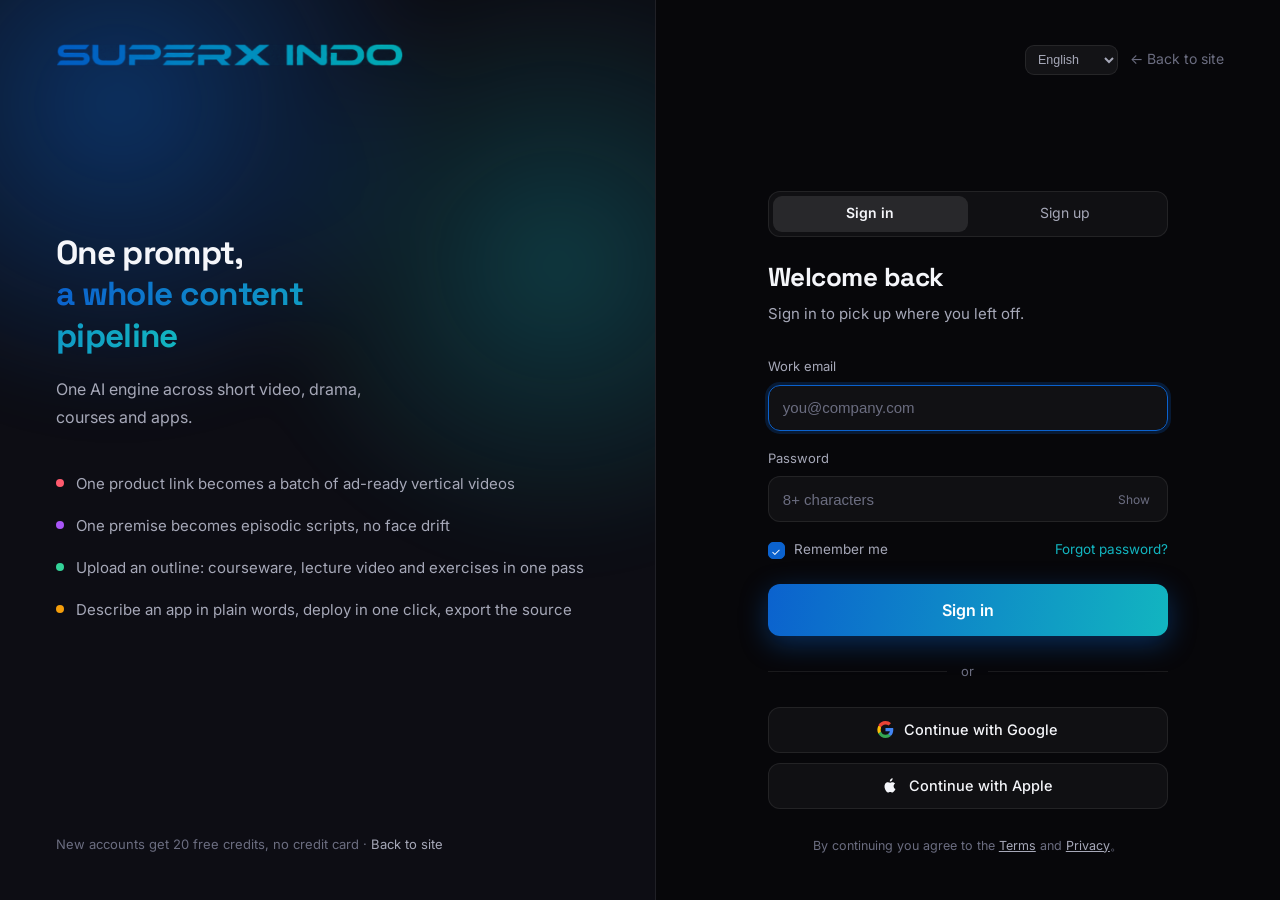
==== commit 77fee2f8: "feat: Chinese / English / Indonesian language switching Add a runtime translation layer keyed by the" ====
--- a/login.html
+++ b/login.html
@@ -11,6 +11,8 @@
 <link rel="stylesheet" href="assets/css/styles.css">
 <link rel="stylesheet" href="assets/css/login.css">
 <link rel="icon" href="data:image/svg+xml,<svg xmlns='http://www.w3.org/2000/svg' viewBox='0 0 32 32'><rect x='6' y='6' width='20' height='20' rx='5' transform='rotate(45 16 16)' fill='%230B62CE'/></svg>">
+<script src="assets/js/i18n-dict.js"></script>
+<script src="assets/js/i18n.js"></script>
 </head>
 <body>
 
@@ -41,7 +43,7 @@
   <main class="auth-panel">
     <div class="auth-top">
       <a href="index.html" class="logo"><img src="assets/img/logo.png" alt="SUPERX INDO"></a>
-      <a href="index.html">← 回到官网</a>
+      <span style="display:flex;gap:12px;align-items:center"><span data-lang-switch></span><a href="index.html">← 回到官网</a></span>
     </div>
 
     <div class="auth-card">
--- a/assets/css/styles.css
+++ b/assets/css/styles.css
@@ -183,7 +183,7 @@
 .nav .wrap { display: flex; align-items: center; gap: 40px; }
 
 .logo { display: inline-flex; align-items: center; }
-.logo img { height: 20px; width: auto; display: block; }
+.logo img { height: 17px; width: auto; display: block; }
 .footer .logo img { height: 22px; }
 
 .nav-links { display: flex; align-items: center; gap: 28px; font-size: 15px; color: var(--text-2); }
@@ -631,3 +631,24 @@
   html { scroll-behavior: auto; }
   .reveal { opacity: 1; transform: none; }
 }
+
+/* ---------- 语言切换 ---------- */
+.lang-switch {
+  height: 32px; padding: 0 8px; border-radius: 9px; font-size: 13px;
+  color: var(--text-2); background: rgba(255,255,255,.05);
+  border: 1px solid var(--line); cursor: pointer;
+  transition: all .18s var(--ease);
+}
+.lang-switch:hover { color: var(--text-1); border-color: var(--line-strong); }
+.footer .lang-switch { margin-top: 18px; }
+
+/* ---------- 拉丁语种的排版微调（英文/印尼语比中文长） ---------- */
+html:not([lang="zh-CN"]) .nav .wrap { gap: 24px; }
+html:not([lang="zh-CN"]) .nav-links { gap: 18px; font-size: 14.5px; }
+html:not([lang="zh-CN"]) .nav .lang-switch { max-width: 104px; }
+html:not([lang="zh-CN"]) .nav-links a,
+html:not([lang="zh-CN"]) .nav-links .has-menu,
+html:not([lang="zh-CN"]) .nav-actions a { white-space: nowrap; }
+html:not([lang="zh-CN"]) .hero h1 { max-width: 26ch; }
+html:not([lang="zh-CN"]) .plan .price { font-size: 32px; }
+html:not([lang="zh-CN"]) .cta-box .h1 { max-width: 24ch; }
--- a/assets/css/login.css
+++ b/assets/css/login.css
@@ -157,3 +157,6 @@
 @media (prefers-reduced-motion: reduce) {
   *, *::before, *::after { animation-duration: .001ms !important; transition-duration: .001ms !important; }
 }
+
+.auth-top .lang-switch { height: 30px; font-size: 12.5px; }
+.auth-brand .foot .lang-switch { margin-left: 10px; }
